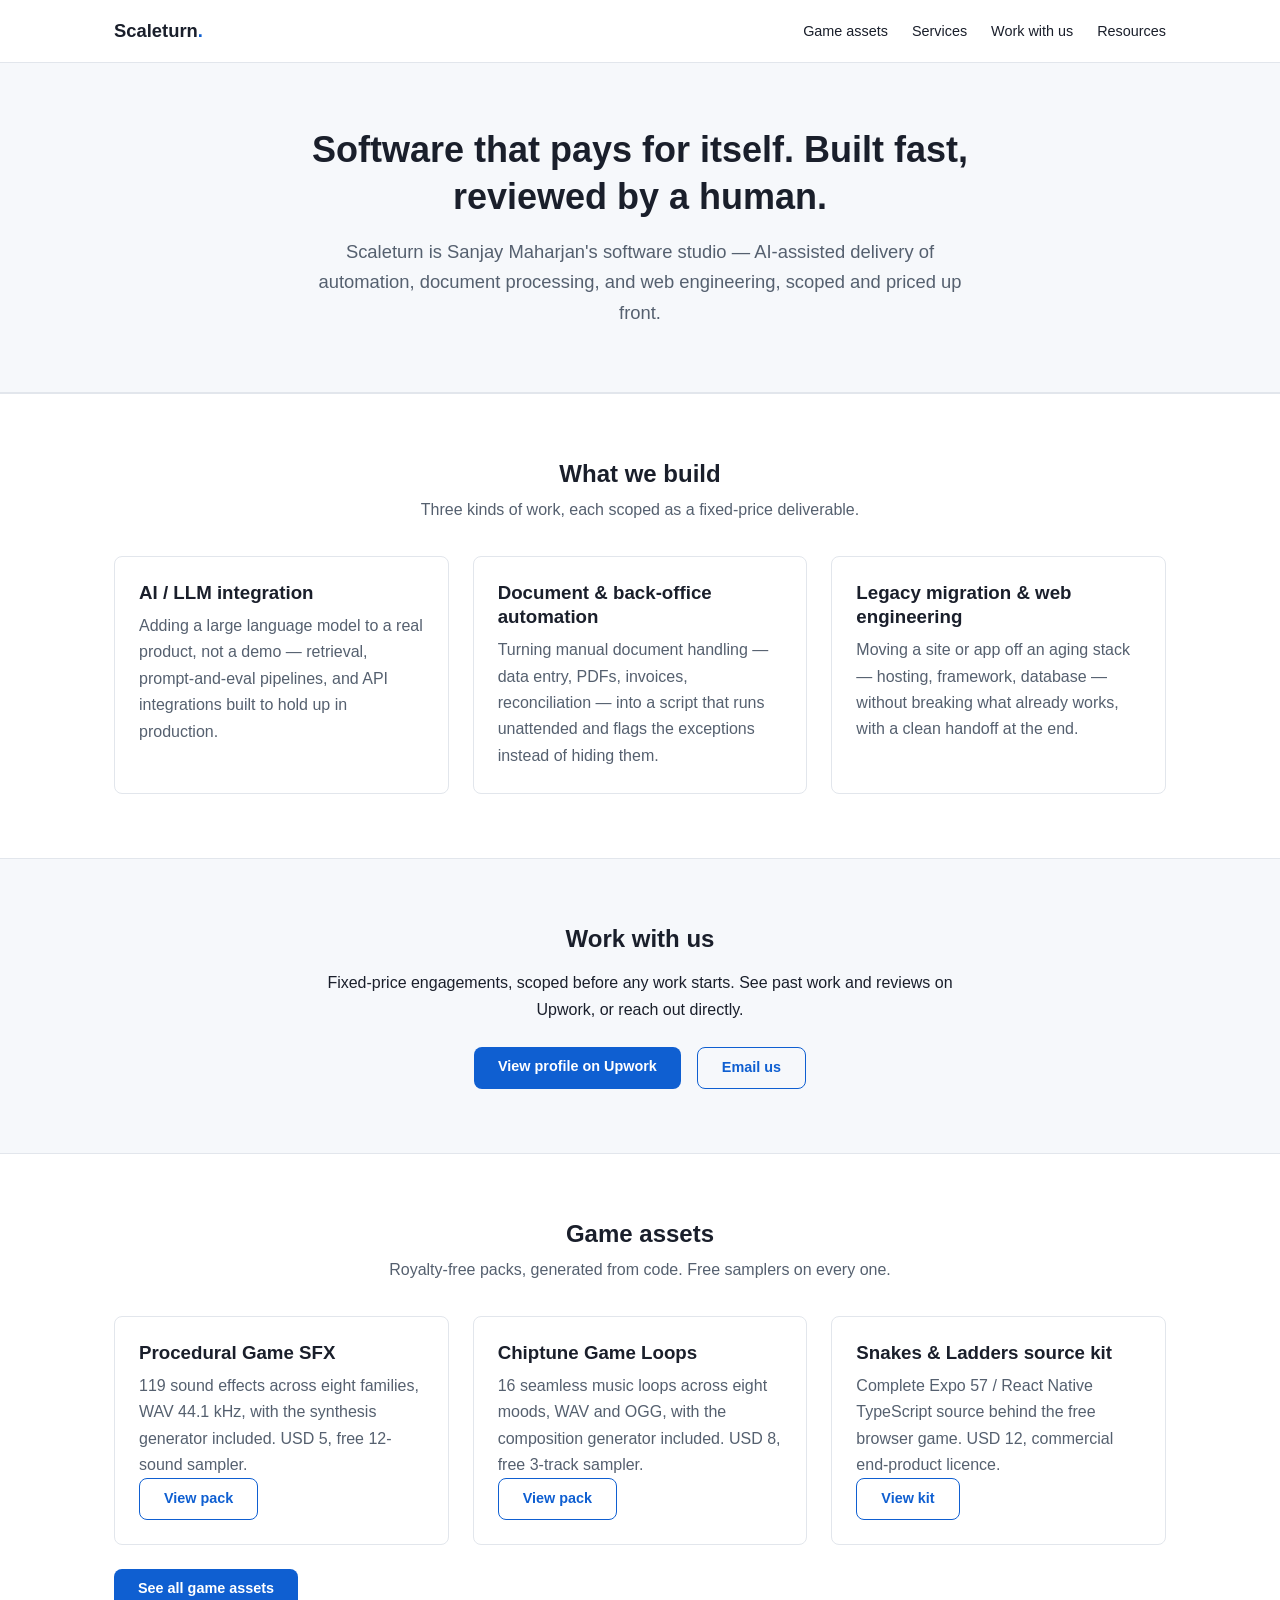
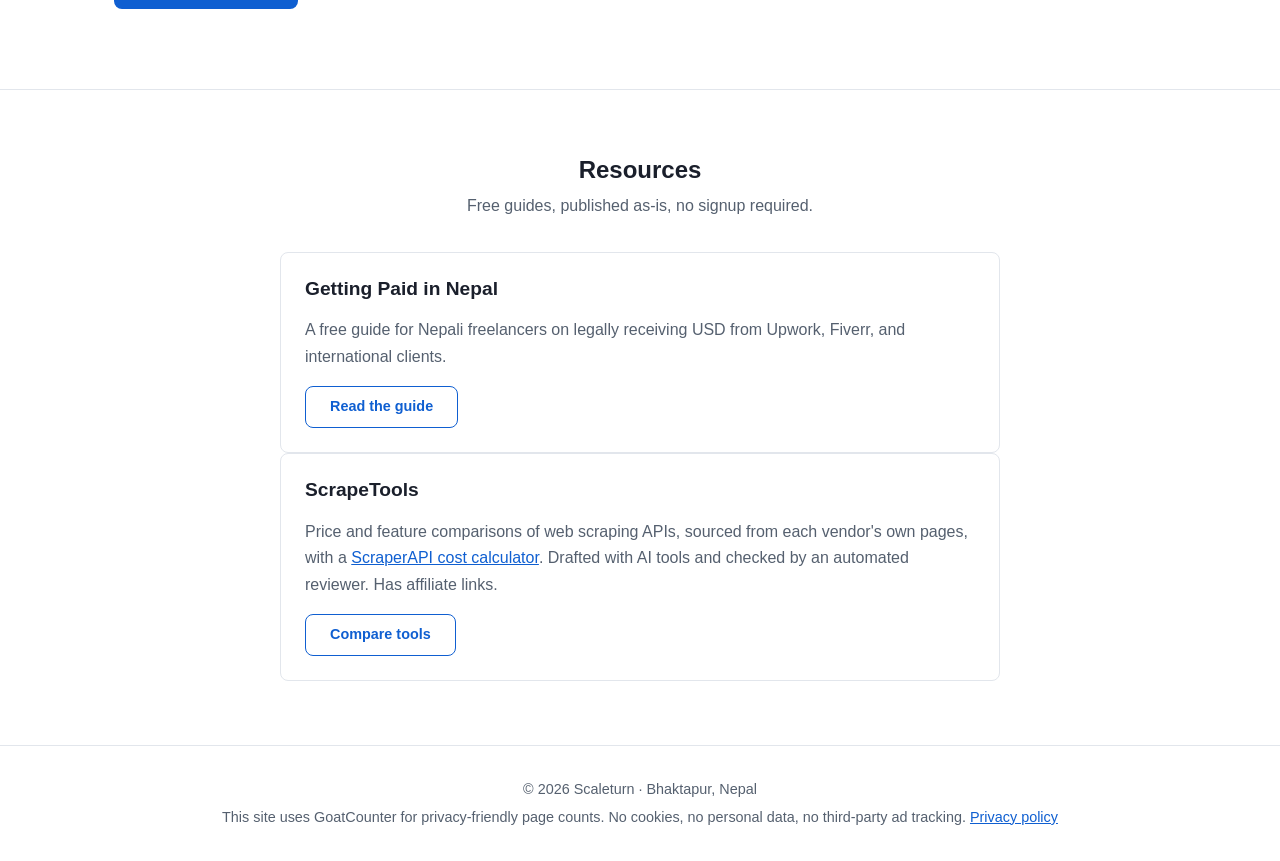
==== index.html @ a580ce92 "ScrapeTools card: link the calculator, drop "independent", state how it's made Co-Authored-By: Claud" ====
<!DOCTYPE html>
<html lang="en">
<head>
<meta charset="UTF-8">
<meta name="viewport" content="width=device-width, initial-scale=1.0">
<title>Scaleturn — AI-Assisted Software Delivery</title>
<meta name="description" content="Scaleturn is Sanjay Maharjan's software studio: AI-assisted delivery of automation, document processing, and web engineering. Fixed scope, reviewed by a human.">
<link rel="canonical" href="https://scaleturn.com/">
<meta name="google-adsense-account" content="ca-pub-5554189148912369">
<link rel="stylesheet" href="style.css">
</head>
<body>

<header class="site-header">
  <div class="container">
    <a class="site-logo" href="/">Scaleturn<span>.</span></a>
    <nav class="site-nav" aria-label="Main navigation">
      <ul>
        <li><a href="/game-assets.html">Game assets</a></li>
        <li><a href="#services">Services</a></li>
        <li><a href="#work-with-us">Work with us</a></li>
        <li><a href="#resources">Resources</a></li>
      </ul>
    </nav>
  </div>
</header>

<section class="hero">
  <div class="container">
    <h1>Software that pays for itself. Built fast, reviewed by a human.</h1>
    <p>Scaleturn is Sanjay Maharjan's software studio — AI-assisted delivery of automation, document processing, and web engineering, scoped and priced up front.</p>
  </div>
</section>

<section id="services">
  <div class="container">
    <div class="section-title">
      <h2>What we build</h2>
      <p>Three kinds of work, each scoped as a fixed-price deliverable.</p>
    </div>
    <div class="card-grid">
      <div class="card">
        <h3>AI / LLM integration</h3>
        <p>Adding a large language model to a real product, not a demo — retrieval, prompt-and-eval pipelines, and API integrations built to hold up in production.</p>
      </div>
      <div class="card">
        <h3>Document &amp; back-office automation</h3>
        <p>Turning manual document handling — data entry, PDFs, invoices, reconciliation — into a script that runs unattended and flags the exceptions instead of hiding them.</p>
      </div>
      <div class="card">
        <h3>Legacy migration &amp; web engineering</h3>
        <p>Moving a site or app off an aging stack — hosting, framework, database — without breaking what already works, with a clean handoff at the end.</p>
      </div>
    </div>
  </div>
</section>

<section id="work-with-us" class="cta-block">
  <div class="container">
    <h2>Work with us</h2>
    <p>Fixed-price engagements, scoped before any work starts. See past work and reviews on Upwork, or reach out directly.</p>
    <div class="cta-buttons">
      <a class="btn" href="https://www.upwork.com/freelancers/~018cd015dd101f888e" target="_blank" rel="noopener">View profile on Upwork</a>
      <a class="btn btn-secondary" href="mailto:sanjayamaharjan.codes@gmail.com">Email us</a>
    </div>
  </div>
</section>

<section id="products">
  <div class="container">
    <div class="section-title">
      <h2>Game assets</h2>
      <p>Royalty-free packs, generated from code. Free samplers on every one.</p>
    </div>
    <div class="card-grid">
      <div class="card">
        <h3>Procedural Game SFX</h3>
        <p>119 sound effects across eight families, WAV 44.1&nbsp;kHz, with the synthesis generator included. USD&nbsp;5, free 12-sound sampler.</p>
        <p><a class="btn btn-secondary" href="https://scaleturn.itch.io/procedural-game-sfx" target="_blank" rel="noopener">View pack</a></p>
      </div>
      <div class="card">
        <h3>Chiptune Game Loops</h3>
        <p>16 seamless music loops across eight moods, WAV and OGG, with the composition generator included. USD&nbsp;8, free 3-track sampler.</p>
        <p><a class="btn btn-secondary" href="https://scaleturn.itch.io/chiptune-game-loops" target="_blank" rel="noopener">View pack</a></p>
      </div>
      <div class="card">
        <h3>Snakes &amp; Ladders source kit</h3>
        <p>Complete Expo&nbsp;57 / React Native TypeScript source behind the free browser game. USD&nbsp;12, commercial end-product licence.</p>
        <p><a class="btn btn-secondary" href="https://scaleturn.itch.io/snakes-and-ladders-source-kit" target="_blank" rel="noopener">View kit</a></p>
      </div>
    </div>
    <p style="margin-top:1.5rem"><a class="btn" href="/game-assets.html">See all game assets</a></p>
  </div>
</section>

<section id="resources">
  <div class="container">
    <div class="section-title">
      <h2>Resources</h2>
      <p>Free guides, published as-is, no signup required.</p>
    </div>
    <div class="resource-card">
      <div>
        <h3>Getting Paid in Nepal</h3>
        <p>A free guide for Nepali freelancers on legally receiving USD from Upwork, Fiverr, and international clients.</p>
      </div>
      <a class="btn btn-secondary" href="https://gettingpaid.scaleturn.com/" target="_blank" rel="noopener">Read the guide</a>
    </div>
    <div class="resource-card">
      <div>
        <h3>ScrapeTools</h3>
        <p>Price and feature comparisons of web scraping APIs, sourced from each vendor's own pages, with a <a href="https://scrapetools.scaleturn.com/scraperapi-cost-calculator.html" target="_blank" rel="noopener">ScraperAPI cost calculator</a>. Drafted with AI tools and checked by an automated reviewer. Has affiliate links.</p>
      </div>
      <a class="btn btn-secondary" href="https://scrapetools.scaleturn.com/" target="_blank" rel="noopener">Compare tools</a>
    </div>
  </div>
</section>

<footer class="site-footer">
  <div class="container">
    <p>&copy; 2026 Scaleturn &middot; Bhaktapur, Nepal</p>
    <p>This site uses GoatCounter for privacy-friendly page counts. No cookies, no personal data, no third-party ad tracking. <a href="/privacy.html">Privacy policy</a></p>
  </div>
</footer>

<script data-goatcounter="https://scaleturn.goatcounter.com/count" async src="//gc.zgo.at/count.js"></script>
</body>
</html>
---- style.css ----
/* Scaleturn — style.css
   Framework-free, hand-written CSS. Design tokens first (custom properties),
   then components. No build step, no web fonts — system font stack for speed.
   Tokens intentionally match the sibling Getting Paid in Nepal guide site for
   a consistent visual identity across Scaleturn properties. */

:root {
  /* Color tokens */
  --color-bg: #ffffff;
  --color-bg-alt: #f6f8fb;
  --color-text: #1a1f2b;
  --color-text-muted: #55606f;
  --color-primary: #0f5fd1;
  --color-primary-dark: #0b47a0;
  --color-border: #e2e6ec;
  --color-link: #0f5fd1;
  --color-link-visited: #0b47a0;

  /* Spacing scale */
  --space-1: 0.25rem;
  --space-2: 0.5rem;
  --space-3: 1rem;
  --space-4: 1.5rem;
  --space-5: 2rem;
  --space-6: 3rem;
  --space-7: 4rem;

  /* Type scale */
  --font-family: -apple-system, BlinkMacSystemFont, "Segoe UI", Roboto, Helvetica, Arial, sans-serif;
  --font-size-base: 1rem;
  --font-size-sm: 0.9rem;
  --font-size-lg: 1.15rem;
  --font-size-h1: 2.25rem;
  --font-size-h2: 1.5rem;
  --font-size-h3: 1.2rem;
  --line-height-base: 1.65;

  /* Layout */
  --width-site: 1100px;
  --width-prose: 720px;
  --radius: 8px;
}

* { box-sizing: border-box; }

html { -webkit-text-size-adjust: 100%; }

body {
  margin: 0;
  font-family: var(--font-family);
  font-size: var(--font-size-base);
  line-height: var(--line-height-base);
  color: var(--color-text);
  background: var(--color-bg);
}

a { color: var(--color-link); }
a:visited { color: var(--color-link-visited); }

h1, h2, h3 {
  line-height: 1.3;
  margin-top: 0;
  margin-bottom: var(--space-3);
}
h1 { font-size: var(--font-size-h1); }
h2 { font-size: var(--font-size-h2); }
h3 { font-size: var(--font-size-h3); }

p { margin: 0 0 var(--space-3) 0; }

.container {
  max-width: var(--width-site);
  margin: 0 auto;
  padding: 0 var(--space-4);
}

/* ---- Header ---- */
.site-header {
  border-bottom: 1px solid var(--color-border);
  background: var(--color-bg);
}
.site-header .container {
  display: flex;
  align-items: center;
  justify-content: space-between;
  padding-top: var(--space-3);
  padding-bottom: var(--space-3);
}
.site-logo {
  font-weight: 700;
  font-size: 1.15rem;
  text-decoration: none;
  color: var(--color-text);
}
.site-logo span { color: var(--color-primary); }
.site-nav ul {
  list-style: none;
  display: flex;
  flex-wrap: wrap;
  gap: var(--space-4);
  margin: 0;
  padding: 0;
}
.site-nav a {
  text-decoration: none;
  color: var(--color-text);
  font-size: var(--font-size-sm);
}
.site-nav a:hover { color: var(--color-primary); }

/* ---- Hero ---- */
.hero {
  background: var(--color-bg-alt);
  padding: var(--space-7) 0;
  border-bottom: 1px solid var(--color-border);
  text-align: center;
}
.hero .container { max-width: var(--width-prose); }
.hero h1 { margin-bottom: var(--space-3); }
.hero p { font-size: var(--font-size-lg); color: var(--color-text-muted); margin: 0; }

/* ---- Section rhythm ---- */
section { padding: var(--space-7) 0; }
section + section { border-top: 1px solid var(--color-border); }
.section-title {
  text-align: center;
  margin-bottom: var(--space-5);
}
.section-title h2 { margin-bottom: var(--space-2); }
.section-title p { color: var(--color-text-muted); margin: 0; }

/* ---- Service card grid ---- */
.card-grid {
  display: grid;
  grid-template-columns: repeat(auto-fit, minmax(260px, 1fr));
  gap: var(--space-4);
}
.card {
  border: 1px solid var(--color-border);
  border-radius: var(--radius);
  padding: var(--space-4);
}
.card h3, .card h2 { margin-bottom: var(--space-2); font-size: 1.17em; }
.card p { margin-bottom: 0; color: var(--color-text-muted); }

/* ---- Work-with-us block ---- */
.cta-block {
  background: var(--color-bg-alt);
}
.cta-block .container { max-width: var(--width-prose); text-align: center; }
.cta-buttons {
  display: flex;
  flex-wrap: wrap;
  justify-content: center;
  gap: var(--space-3);
  margin-top: var(--space-4);
}

.btn {
  display: inline-block;
  background: var(--color-primary);
  color: #fff;
  text-decoration: none;
  padding: var(--space-2) var(--space-4);
  border-radius: var(--radius);
  font-weight: 600;
  font-size: var(--font-size-sm);
}
.btn:visited { color: #fff; }
.btn:hover { background: var(--color-primary-dark); }
.btn-secondary {
  background: transparent;
  color: var(--color-primary);
  border: 1px solid var(--color-primary);
}
.btn-secondary:hover { background: var(--color-bg-alt); }

/* ---- Resources block ---- */
.resource-card {
  border: 1px solid var(--color-border);
  border-radius: var(--radius);
  padding: var(--space-4);
  max-width: var(--width-prose);
  margin: 0 auto;
  display: flex;
  flex-wrap: wrap;
  align-items: center;
  justify-content: space-between;
  gap: var(--space-3);
}
.resource-card p { margin: 0; color: var(--color-text-muted); }

/* ---- Footer ---- */
.site-footer {
  border-top: 1px solid var(--color-border);
  padding: var(--space-5) 0;
  font-size: var(--font-size-sm);
  color: var(--color-text-muted);
  text-align: center;
}
.site-footer p { margin: 0 0 var(--space-1) 0; }
.site-footer p:last-child { margin-bottom: 0; }

/* ---- Responsive ---- */
@media (max-width: 640px) {
  :root {
    --font-size-h1: 1.7rem;
    --font-size-h2: 1.3rem;
  }
  .site-header .container { flex-direction: column; gap: var(--space-2); }
  .resource-card { flex-direction: column; text-align: center; }
}
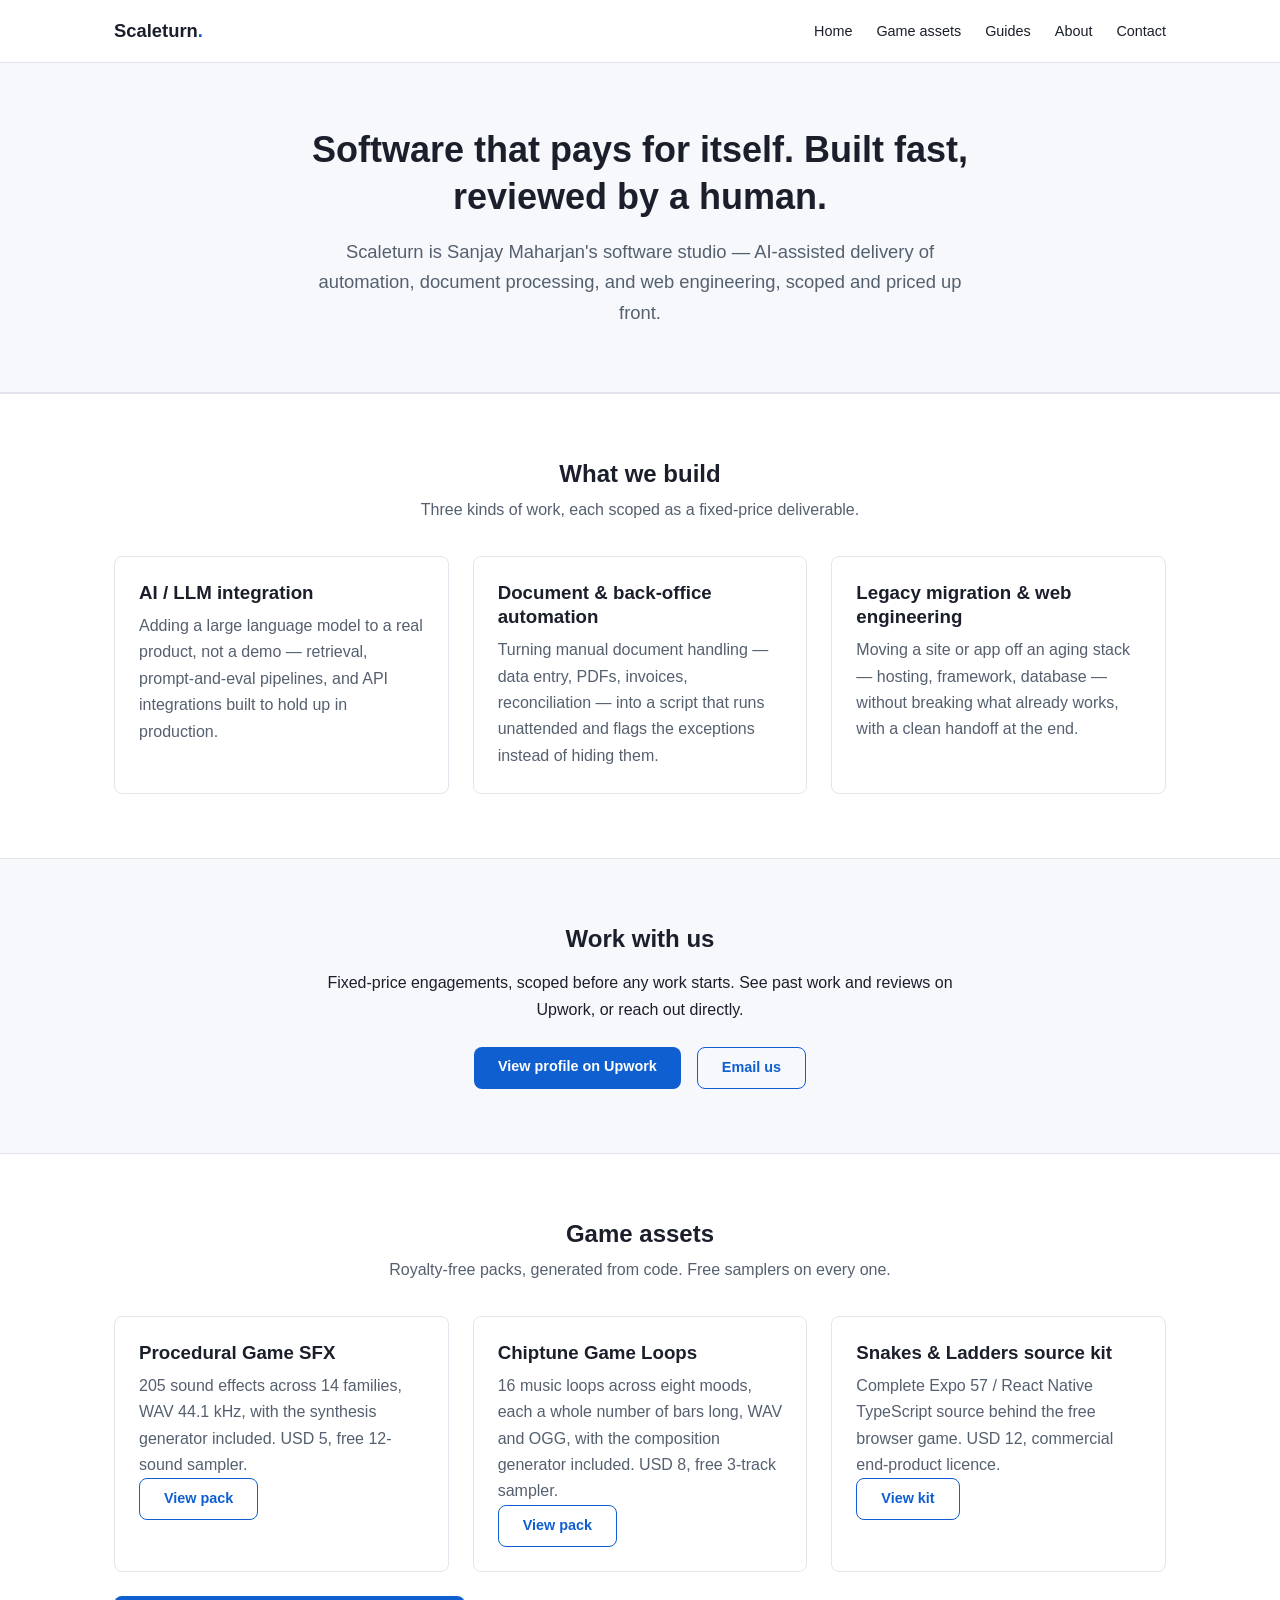
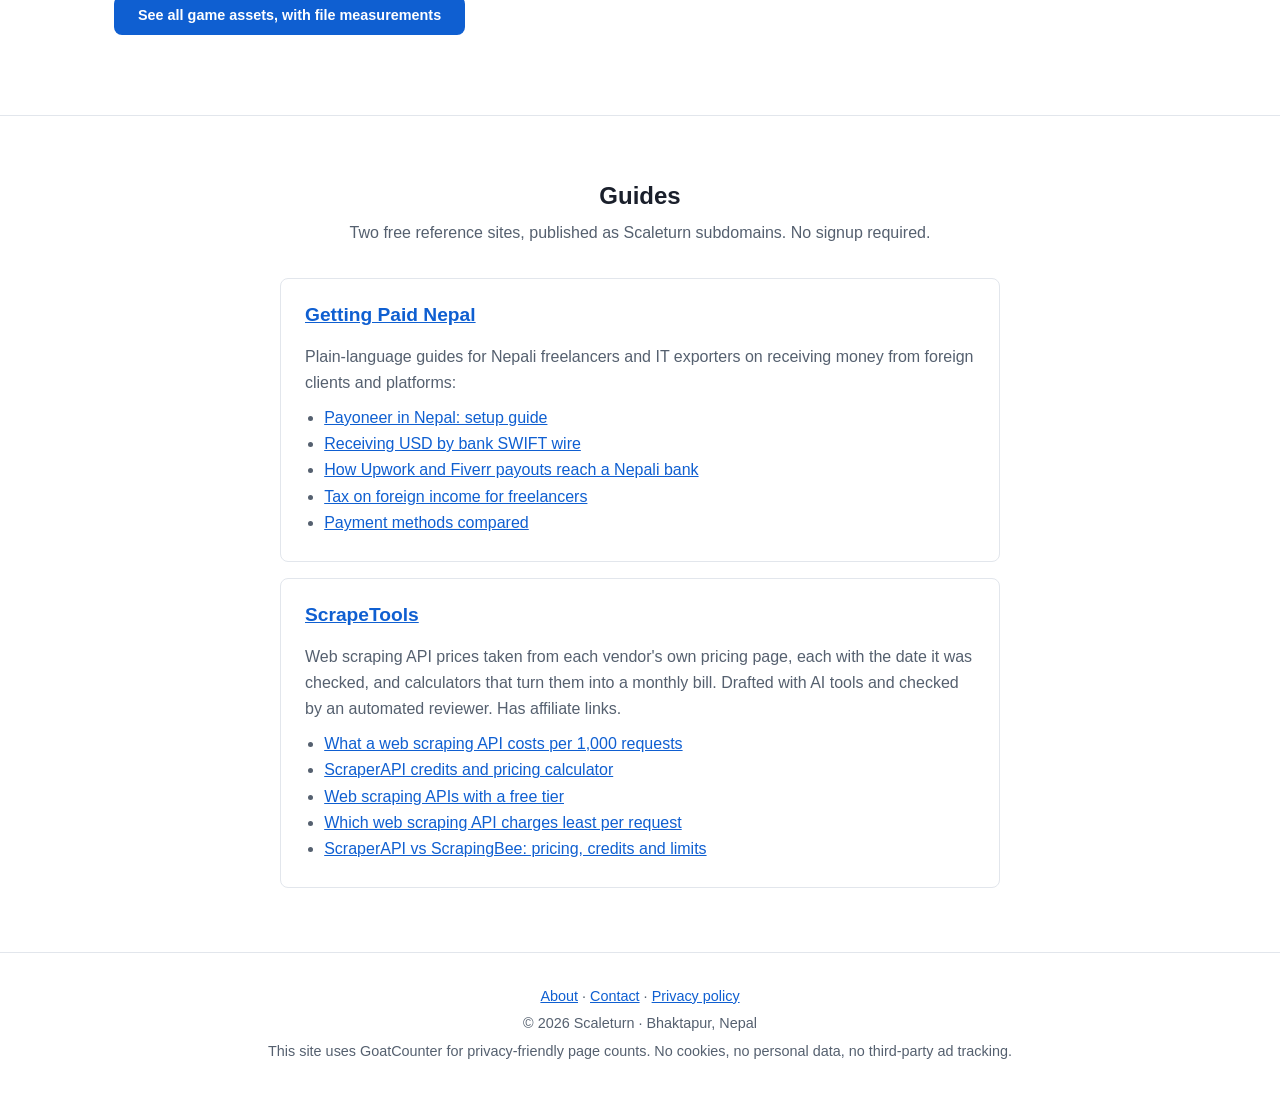
==== commit 70319888: "Add About and Contact pages, one nav on every page, measured pack facts, guide deep links AdSense re" ====
--- a/index.html
+++ b/index.html
@@ -16,10 +16,11 @@
     <a class="site-logo" href="/">Scaleturn<span>.</span></a>
     <nav class="site-nav" aria-label="Main navigation">
       <ul>
+        <li><a href="/" aria-current="page">Home</a></li>
         <li><a href="/game-assets.html">Game assets</a></li>
-        <li><a href="#services">Services</a></li>
-        <li><a href="#work-with-us">Work with us</a></li>
-        <li><a href="#resources">Resources</a></li>
+        <li><a href="/#guides">Guides</a></li>
+        <li><a href="/about.html">About</a></li>
+        <li><a href="/contact.html">Contact</a></li>
       </ul>
     </nav>
   </div>
@@ -75,12 +76,12 @@
     <div class="card-grid">
       <div class="card">
         <h3>Procedural Game SFX</h3>
-        <p>119 sound effects across eight families, WAV 44.1&nbsp;kHz, with the synthesis generator included. USD&nbsp;5, free 12-sound sampler.</p>
+        <p>205 sound effects across 14 families, WAV 44.1&nbsp;kHz, with the synthesis generator included. USD&nbsp;5, free 12-sound sampler.</p>
         <p><a class="btn btn-secondary" href="https://scaleturn.itch.io/procedural-game-sfx" target="_blank" rel="noopener">View pack</a></p>
       </div>
       <div class="card">
         <h3>Chiptune Game Loops</h3>
-        <p>16 seamless music loops across eight moods, WAV and OGG, with the composition generator included. USD&nbsp;8, free 3-track sampler.</p>
+        <p>16 music loops across eight moods, each a whole number of bars long, WAV and OGG, with the composition generator included. USD&nbsp;8, free 3-track sampler.</p>
         <p><a class="btn btn-secondary" href="https://scaleturn.itch.io/chiptune-game-loops" target="_blank" rel="noopener">View pack</a></p>
       </div>
       <div class="card">
@@ -89,37 +90,50 @@
         <p><a class="btn btn-secondary" href="https://scaleturn.itch.io/snakes-and-ladders-source-kit" target="_blank" rel="noopener">View kit</a></p>
       </div>
     </div>
-    <p style="margin-top:1.5rem"><a class="btn" href="/game-assets.html">See all game assets</a></p>
+    <p style="margin-top:1.5rem"><a class="btn" href="/game-assets.html">See all game assets, with file measurements</a></p>
   </div>
 </section>
 
-<section id="resources">
+<section id="guides">
   <div class="container">
     <div class="section-title">
-      <h2>Resources</h2>
-      <p>Free guides, published as-is, no signup required.</p>
+      <h2>Guides</h2>
+      <p>Two free reference sites, published as Scaleturn subdomains. No signup required.</p>
     </div>
     <div class="resource-card">
       <div>
-        <h3>Getting Paid in Nepal</h3>
-        <p>A free guide for Nepali freelancers on legally receiving USD from Upwork, Fiverr, and international clients.</p>
+        <h3><a href="https://gettingpaid.scaleturn.com/">Getting Paid Nepal</a></h3>
+        <p>Plain-language guides for Nepali freelancers and IT exporters on receiving money from foreign clients and platforms:</p>
+        <ul>
+          <li><a href="https://gettingpaid.scaleturn.com/payoneer-nepal-guide.html">Payoneer in Nepal: setup guide</a></li>
+          <li><a href="https://gettingpaid.scaleturn.com/bank-wire-transfer-nepal.html">Receiving USD by bank SWIFT wire</a></li>
+          <li><a href="https://gettingpaid.scaleturn.com/upwork-fiverr-freelancers-nepal.html">How Upwork and Fiverr payouts reach a Nepali bank</a></li>
+          <li><a href="https://gettingpaid.scaleturn.com/tax-foreign-income-nepal.html">Tax on foreign income for freelancers</a></li>
+          <li><a href="https://gettingpaid.scaleturn.com/payment-comparison-nepal.html">Payment methods compared</a></li>
+        </ul>
       </div>
-      <a class="btn btn-secondary" href="https://gettingpaid.scaleturn.com/" target="_blank" rel="noopener">Read the guide</a>
     </div>
     <div class="resource-card">
       <div>
-        <h3>ScrapeTools</h3>
-        <p>Price and feature comparisons of web scraping APIs, sourced from each vendor's own pages, with a <a href="https://scrapetools.scaleturn.com/scraperapi-cost-calculator.html" target="_blank" rel="noopener">ScraperAPI cost calculator</a>. Drafted with AI tools and checked by an automated reviewer. Has affiliate links.</p>
+        <h3><a href="https://scrapetools.scaleturn.com/">ScrapeTools</a></h3>
+        <p>Web scraping API prices taken from each vendor's own pricing page, each with the date it was checked, and calculators that turn them into a monthly bill. Drafted with AI tools and checked by an automated reviewer. Has affiliate links.</p>
+        <ul>
+          <li><a href="https://scrapetools.scaleturn.com/web-scraping-api-cost-per-1000-requests.html">What a web scraping API costs per 1,000 requests</a></li>
+          <li><a href="https://scrapetools.scaleturn.com/scraperapi-cost-calculator.html">ScraperAPI credits and pricing calculator</a></li>
+          <li><a href="https://scrapetools.scaleturn.com/web-scraping-apis-with-free-tier.html">Web scraping APIs with a free tier</a></li>
+          <li><a href="https://scrapetools.scaleturn.com/cheapest-web-scraping-api.html">Which web scraping API charges least per request</a></li>
+          <li><a href="https://scrapetools.scaleturn.com/scraperapi-vs-scrapingbee.html">ScraperAPI vs ScrapingBee: pricing, credits and limits</a></li>
+        </ul>
       </div>
-      <a class="btn btn-secondary" href="https://scrapetools.scaleturn.com/" target="_blank" rel="noopener">Compare tools</a>
     </div>
   </div>
 </section>
 
 <footer class="site-footer">
   <div class="container">
+    <p><a href="/about.html">About</a> &middot; <a href="/contact.html">Contact</a> &middot; <a href="/privacy.html">Privacy policy</a></p>
     <p>&copy; 2026 Scaleturn &middot; Bhaktapur, Nepal</p>
-    <p>This site uses GoatCounter for privacy-friendly page counts. No cookies, no personal data, no third-party ad tracking. <a href="/privacy.html">Privacy policy</a></p>
+    <p>This site uses GoatCounter for privacy-friendly page counts. No cookies, no personal data, no third-party ad tracking.</p>
   </div>
 </footer>
 
--- a/style.css
+++ b/style.css
@@ -190,6 +190,18 @@
 }
 .resource-card p { margin: 0; color: var(--color-text-muted); }
 
+.resource-card + .resource-card { margin-top: var(--space-3); }
+.resource-card ul { margin: var(--space-2) 0 0 0; padding-left: 1.2rem; color: var(--color-text-muted); }
+
+/* ---- Prose pages (about, contact) and measured-data tables ---- */
+.prose { max-width: var(--width-prose); }
+.prose h2 { margin-top: var(--space-5); }
+.table-wrap { overflow-x: auto; margin: 0 0 var(--space-3) 0; }
+table.data { border-collapse: collapse; width: 100%; font-size: var(--font-size-sm); }
+table.data th, table.data td { border: 1px solid var(--color-border); padding: var(--space-2); text-align: left; vertical-align: top; }
+table.data th { background: var(--color-bg-alt); }
+.note { color: var(--color-text-muted); font-size: var(--font-size-sm); }
+
 /* ---- Footer ---- */
 .site-footer {
   border-top: 1px solid var(--color-border);
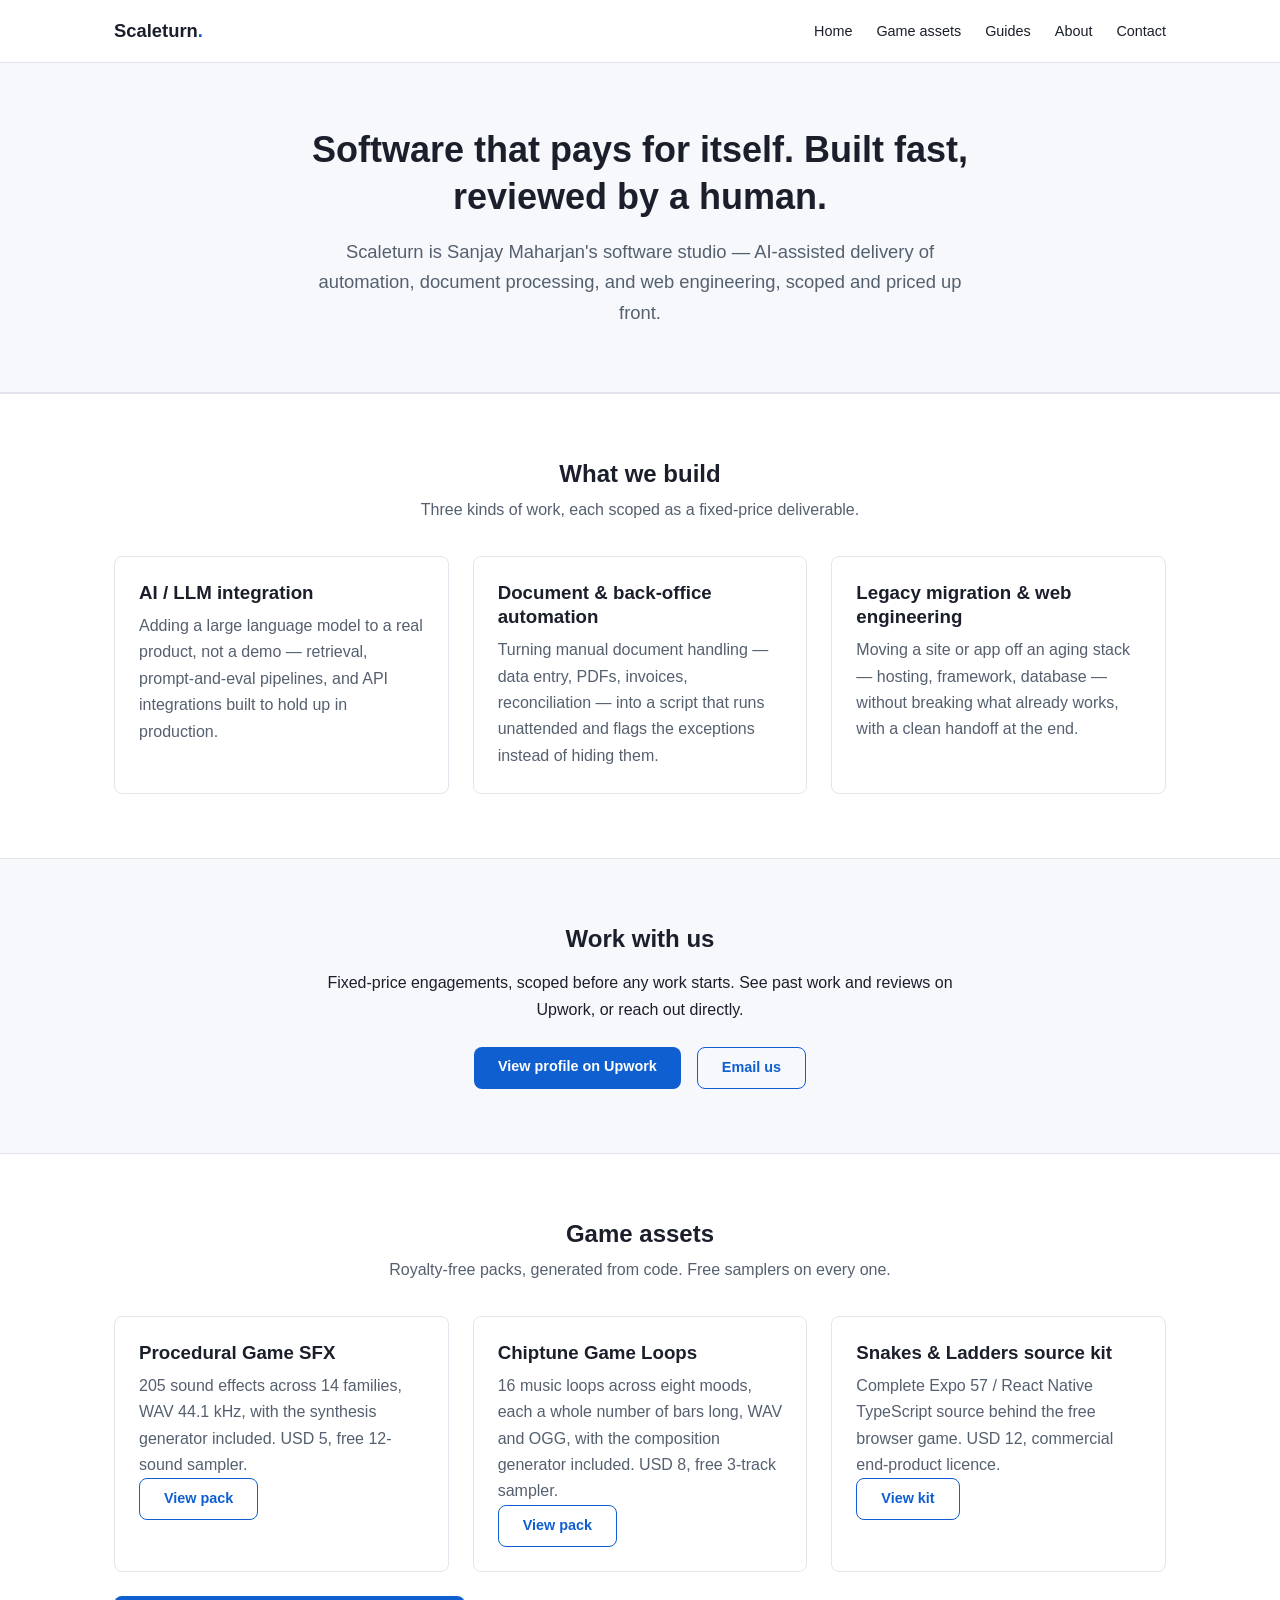
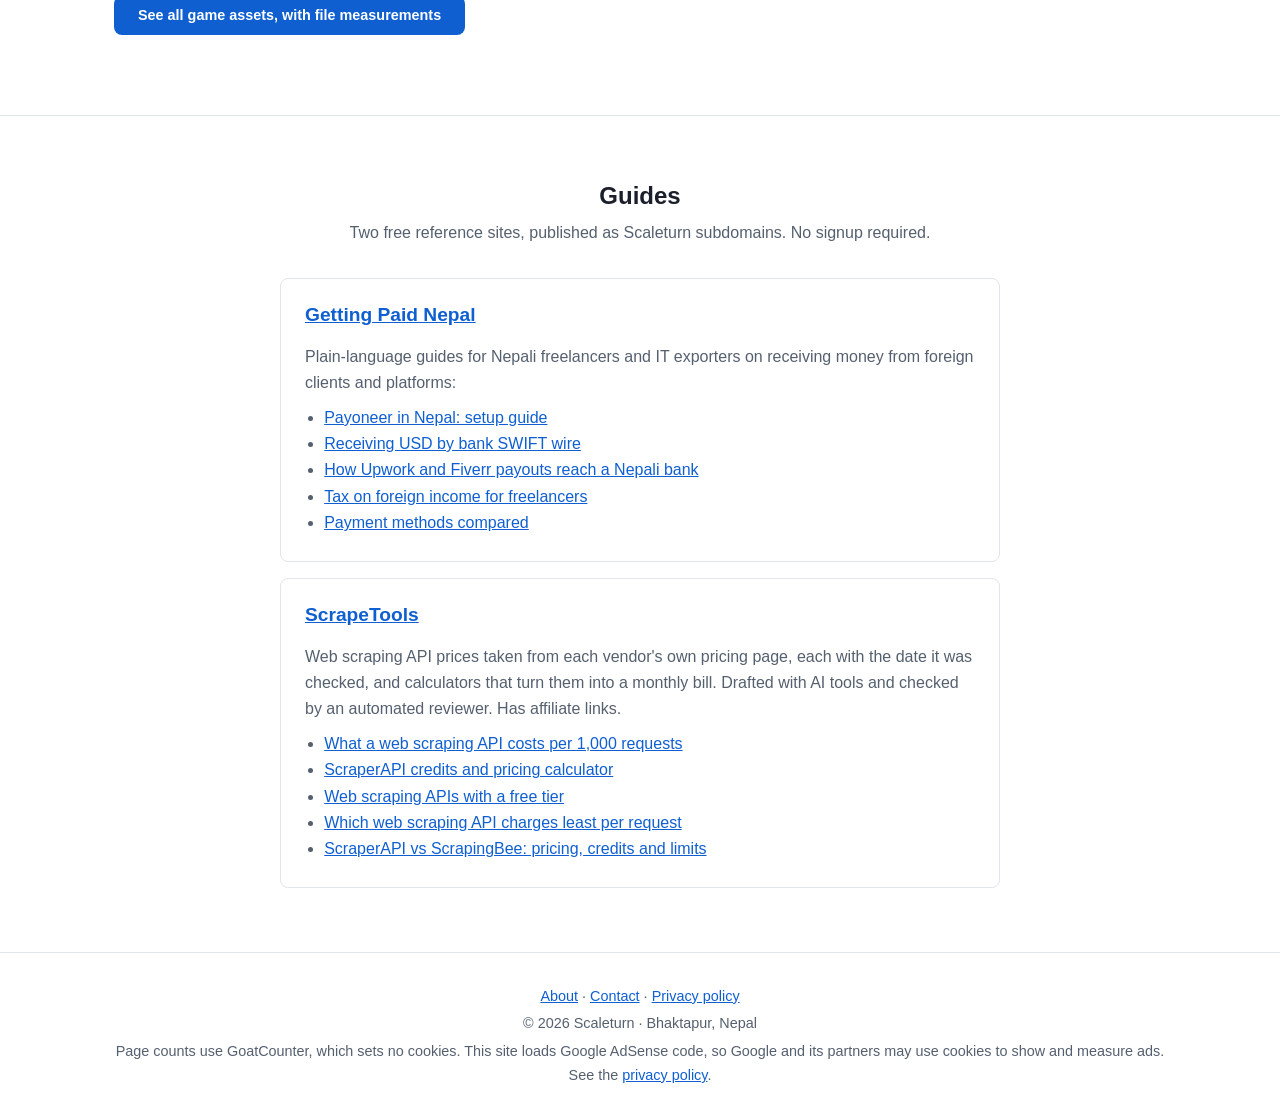
==== commit e543fbd3: "AdSense code in the head of every page; privacy policy makes Google's advertising disclosures; foote" ====
--- a/index.html
+++ b/index.html
@@ -7,6 +7,8 @@
 <meta name="description" content="Scaleturn is Sanjay Maharjan's software studio: AI-assisted delivery of automation, document processing, and web engineering. Fixed scope, reviewed by a human.">
 <link rel="canonical" href="https://scaleturn.com/">
 <meta name="google-adsense-account" content="ca-pub-5554189148912369">
+<link rel="icon" href="/favicon.ico">
+<script async src="https://pagead2.googlesyndication.com/pagead/js/adsbygoogle.js?client=ca-pub-5554189148912369" crossorigin="anonymous"></script>
 <link rel="stylesheet" href="style.css">
 </head>
 <body>
@@ -133,7 +135,7 @@
   <div class="container">
     <p><a href="/about.html">About</a> &middot; <a href="/contact.html">Contact</a> &middot; <a href="/privacy.html">Privacy policy</a></p>
     <p>&copy; 2026 Scaleturn &middot; Bhaktapur, Nepal</p>
-    <p>This site uses GoatCounter for privacy-friendly page counts. No cookies, no personal data, no third-party ad tracking.</p>
+    <p>Page counts use GoatCounter, which sets no cookies. This site loads Google AdSense code, so Google and its partners may use cookies to show and measure ads. See the <a href="/privacy.html">privacy policy</a>.</p>
   </div>
 </footer>
 
--- a/style.css
+++ b/style.css
@@ -191,7 +191,7 @@
 .resource-card p { margin: 0; color: var(--color-text-muted); }
 
 .resource-card + .resource-card { margin-top: var(--space-3); }
-.resource-card ul { margin: var(--space-2) 0 0 0; padding-left: 1.2rem; color: var(--color-text-muted); }
+.resource-card ul { margin: var(--space-2) 0 0 0; padding-left: 1.2rem; color: var(--color-text-muted); text-align: left; }
 
 /* ---- Prose pages (about, contact) and measured-data tables ---- */
 .prose { max-width: var(--width-prose); }
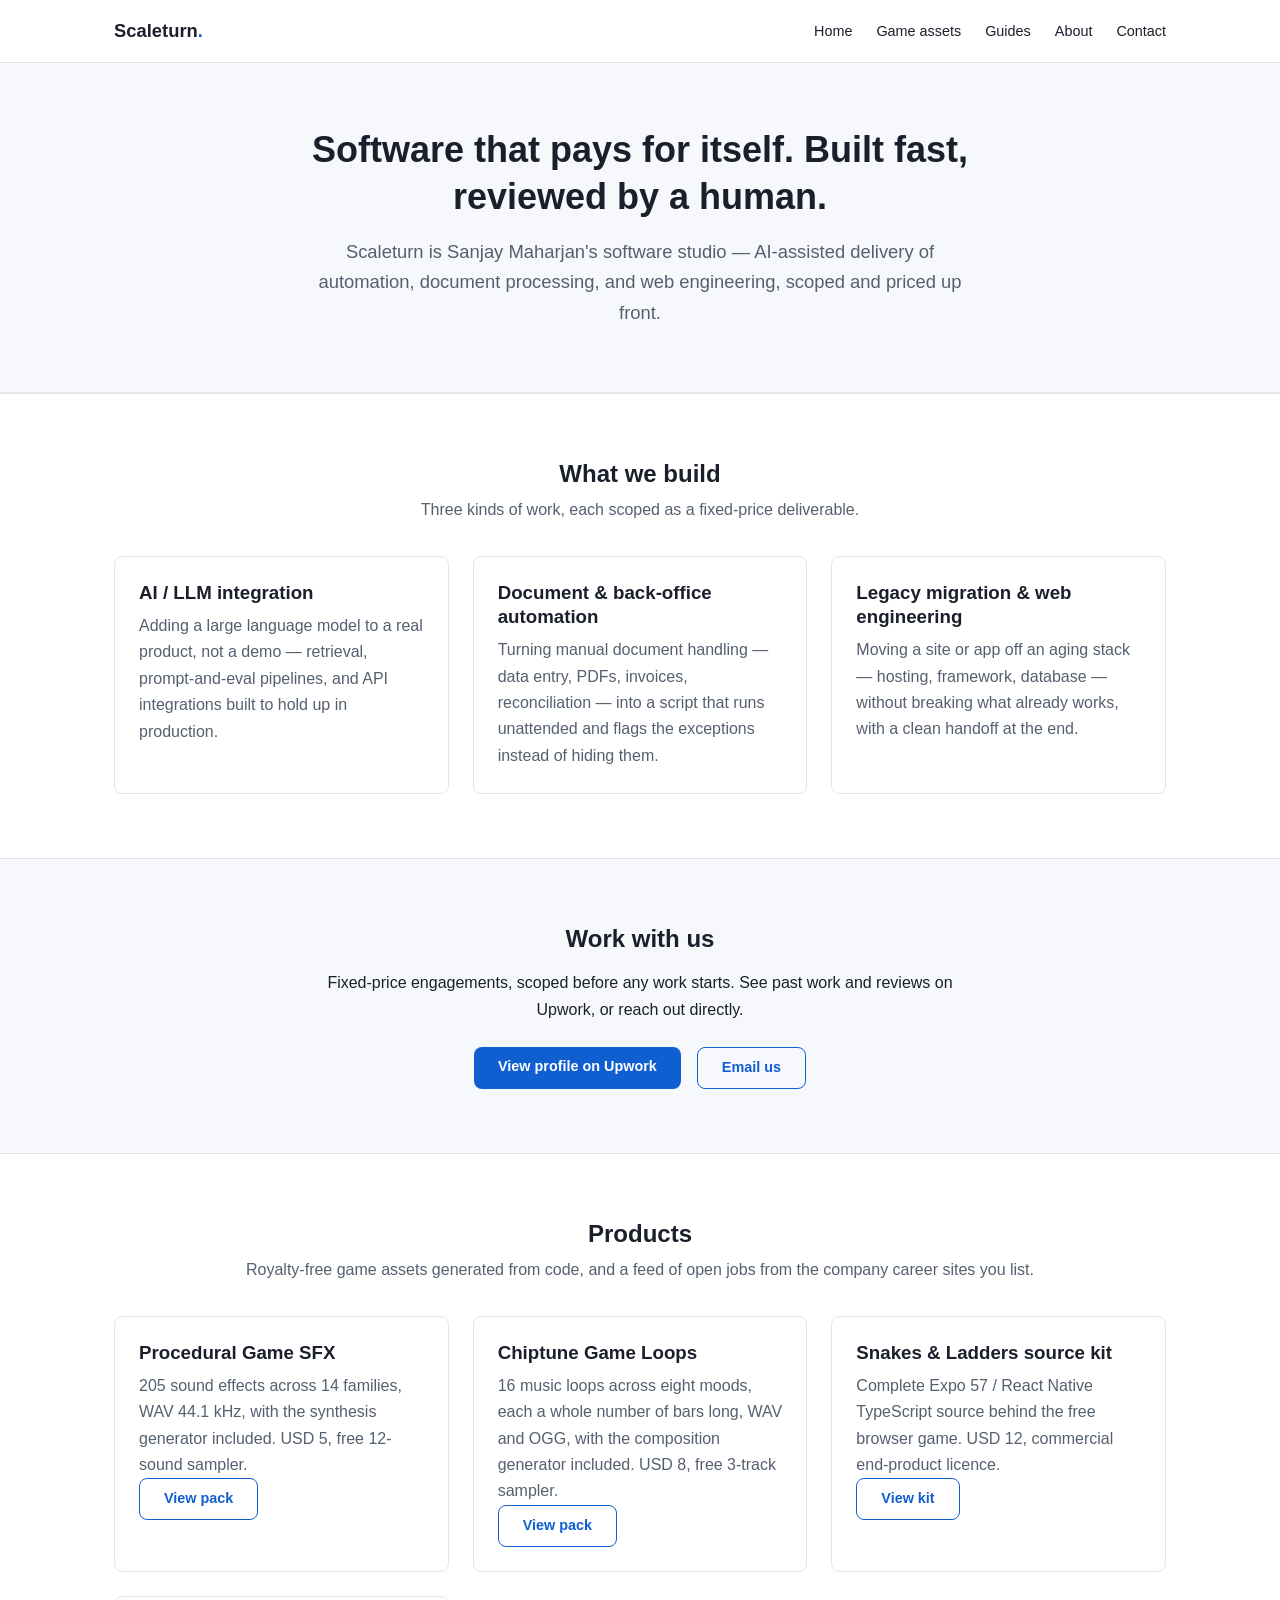
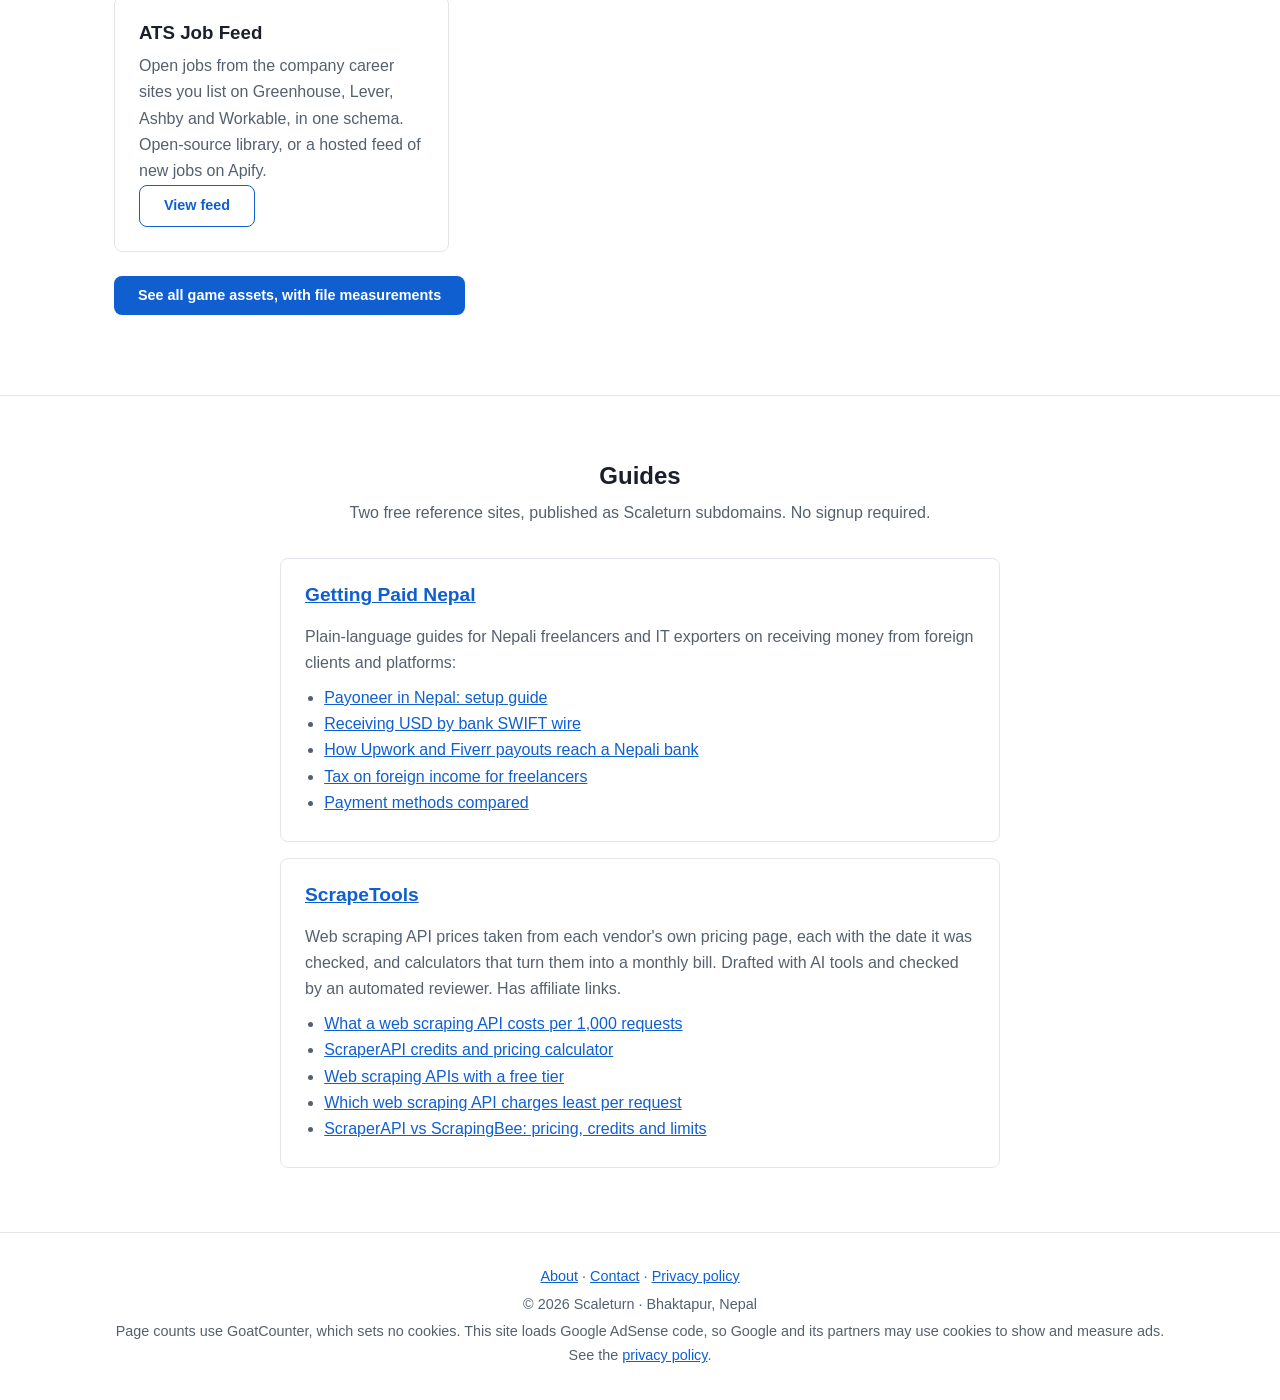
==== commit 7b498117: "ATS Job Feed landing page at /ats-job-feed/, linked from the home product list - ats-job-feed/index." ====
--- a/index.html
+++ b/index.html
@@ -63,8 +63,8 @@
     <h2>Work with us</h2>
     <p>Fixed-price engagements, scoped before any work starts. See past work and reviews on Upwork, or reach out directly.</p>
     <div class="cta-buttons">
-      <a class="btn" href="https://www.upwork.com/freelancers/~018cd015dd101f888e" target="_blank" rel="noopener">View profile on Upwork</a>
-      <a class="btn btn-secondary" href="mailto:sanjayamaharjan.codes@gmail.com">Email us</a>
+      <a class="btn" href="https://www.upwork.com/freelancers/~018cd015dd101f888e" target="_blank" rel="noopener" data-goatcounter-click="profile/upwork-scaleturn-home" data-goatcounter-title="Upwork profile (home page)">View profile on Upwork</a>
+      <a class="btn btn-secondary" href="mailto:sanjayamaharjan.codes@gmail.com" data-goatcounter-click="contact/email-scaleturn-home" data-goatcounter-title="Email (home page)">Email us</a>
     </div>
   </div>
 </section>
@@ -72,24 +72,29 @@
 <section id="products">
   <div class="container">
     <div class="section-title">
-      <h2>Game assets</h2>
-      <p>Royalty-free packs, generated from code. Free samplers on every one.</p>
+      <h2>Products</h2>
+      <p>Royalty-free game assets generated from code, and a feed of open jobs from the company career sites you list.</p>
     </div>
     <div class="card-grid">
       <div class="card">
         <h3>Procedural Game SFX</h3>
         <p>205 sound effects across 14 families, WAV 44.1&nbsp;kHz, with the synthesis generator included. USD&nbsp;5, free 12-sound sampler.</p>
-        <p><a class="btn btn-secondary" href="https://scaleturn.itch.io/procedural-game-sfx" target="_blank" rel="noopener">View pack</a></p>
+        <p><a class="btn btn-secondary" href="https://scaleturn.itch.io/procedural-game-sfx" target="_blank" rel="noopener" data-goatcounter-click="store/itch-procedural-game-sfx-scaleturn-home" data-goatcounter-title="itch.io: Procedural game SFX (home page)">View pack</a></p>
       </div>
       <div class="card">
         <h3>Chiptune Game Loops</h3>
         <p>16 music loops across eight moods, each a whole number of bars long, WAV and OGG, with the composition generator included. USD&nbsp;8, free 3-track sampler.</p>
-        <p><a class="btn btn-secondary" href="https://scaleturn.itch.io/chiptune-game-loops" target="_blank" rel="noopener">View pack</a></p>
+        <p><a class="btn btn-secondary" href="https://scaleturn.itch.io/chiptune-game-loops" target="_blank" rel="noopener" data-goatcounter-click="store/itch-chiptune-game-loops-scaleturn-home" data-goatcounter-title="itch.io: Chiptune game loops (home page)">View pack</a></p>
       </div>
       <div class="card">
         <h3>Snakes &amp; Ladders source kit</h3>
         <p>Complete Expo&nbsp;57 / React Native TypeScript source behind the free browser game. USD&nbsp;12, commercial end-product licence.</p>
-        <p><a class="btn btn-secondary" href="https://scaleturn.itch.io/snakes-and-ladders-source-kit" target="_blank" rel="noopener">View kit</a></p>
+        <p><a class="btn btn-secondary" href="https://scaleturn.itch.io/snakes-and-ladders-source-kit" target="_blank" rel="noopener" data-goatcounter-click="store/itch-snakes-and-ladders-source-kit-scaleturn-home" data-goatcounter-title="itch.io: Snakes and Ladders source kit (home page)">View kit</a></p>
+      </div>
+      <div class="card">
+        <h3>ATS Job Feed</h3>
+        <p>Open jobs from the company career sites you list on Greenhouse, Lever, Ashby and Workable, in one schema. Open-source library, or a hosted feed of new jobs on Apify.</p>
+        <p><a class="btn btn-secondary" href="/ats-job-feed/">View feed</a></p>
       </div>
     </div>
     <p style="margin-top:1.5rem"><a class="btn" href="/game-assets.html">See all game assets, with file measurements</a></p>
@@ -139,6 +144,7 @@
   </div>
 </footer>
 
+<script>window.goatcounter = {path: function(p) { return location.host + p }}</script>
 <script data-goatcounter="https://scaleturn.goatcounter.com/count" async src="//gc.zgo.at/count.js"></script>
 </body>
 </html>
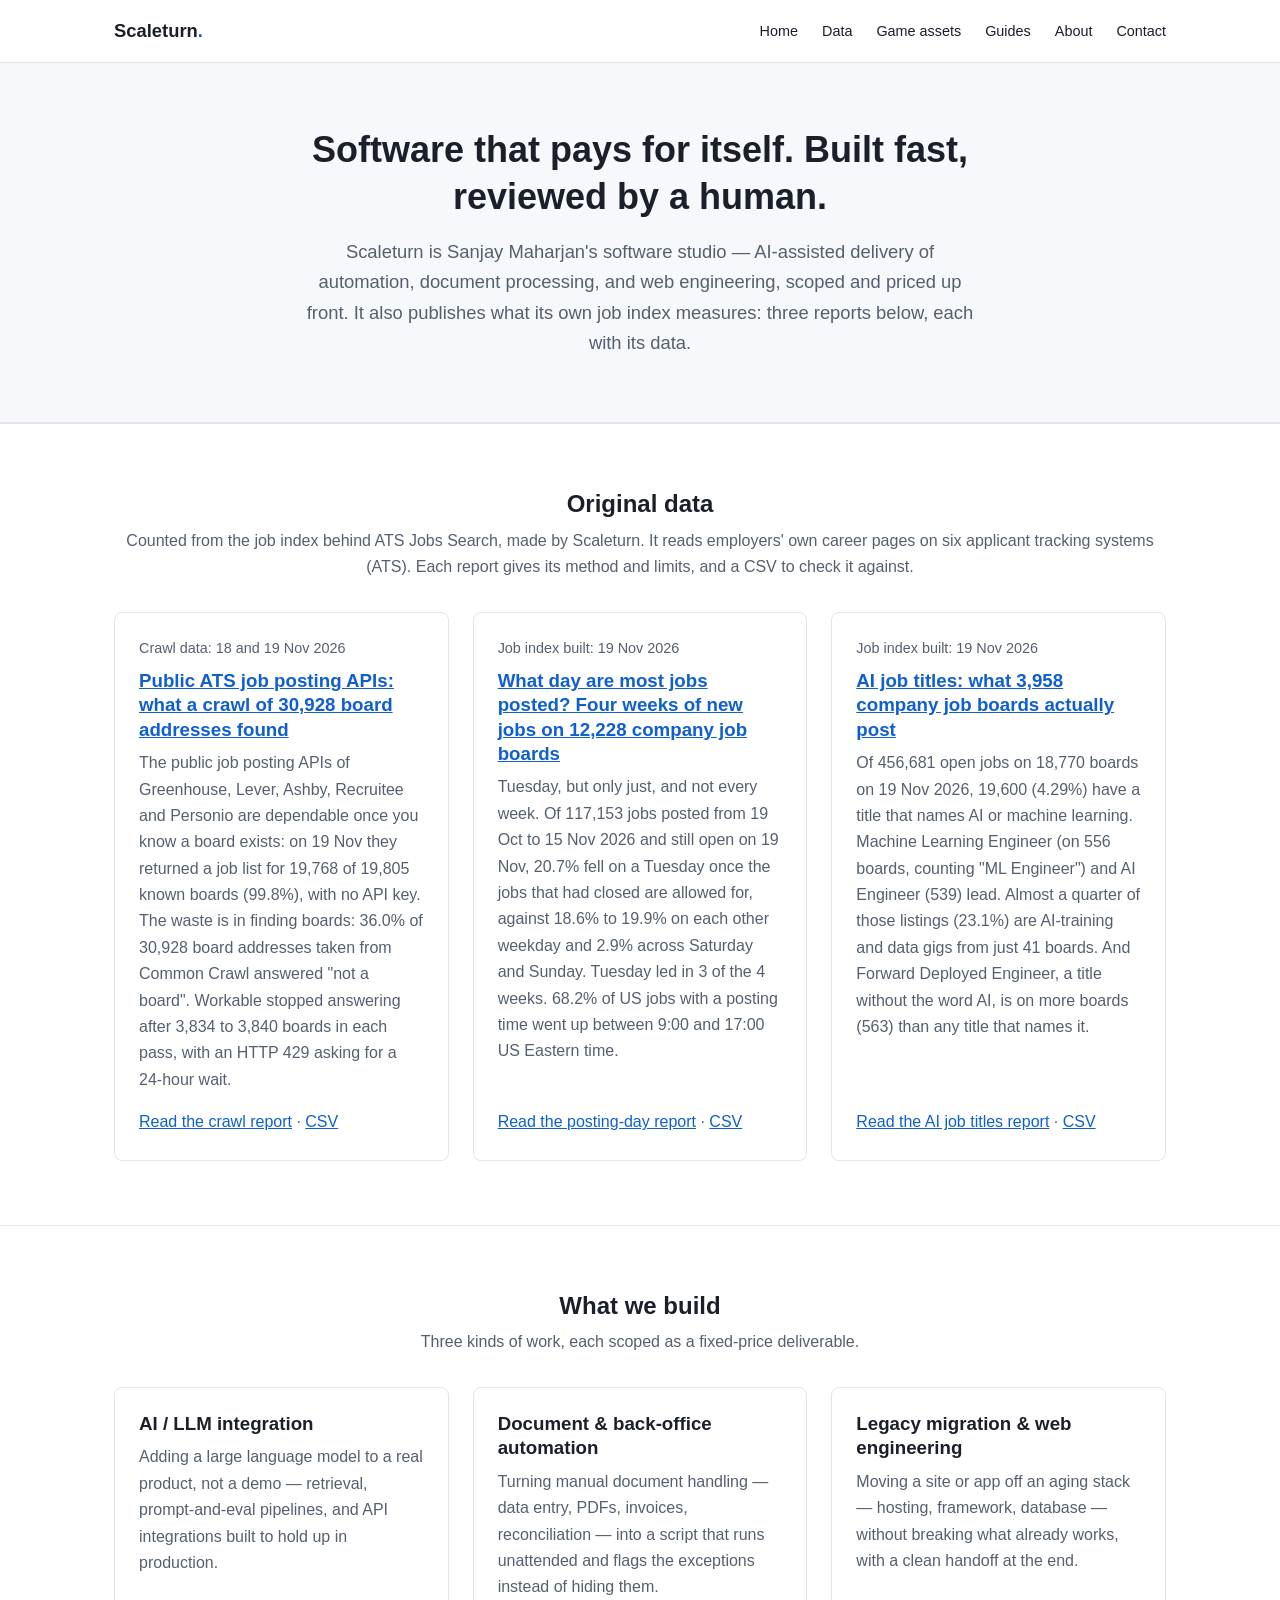
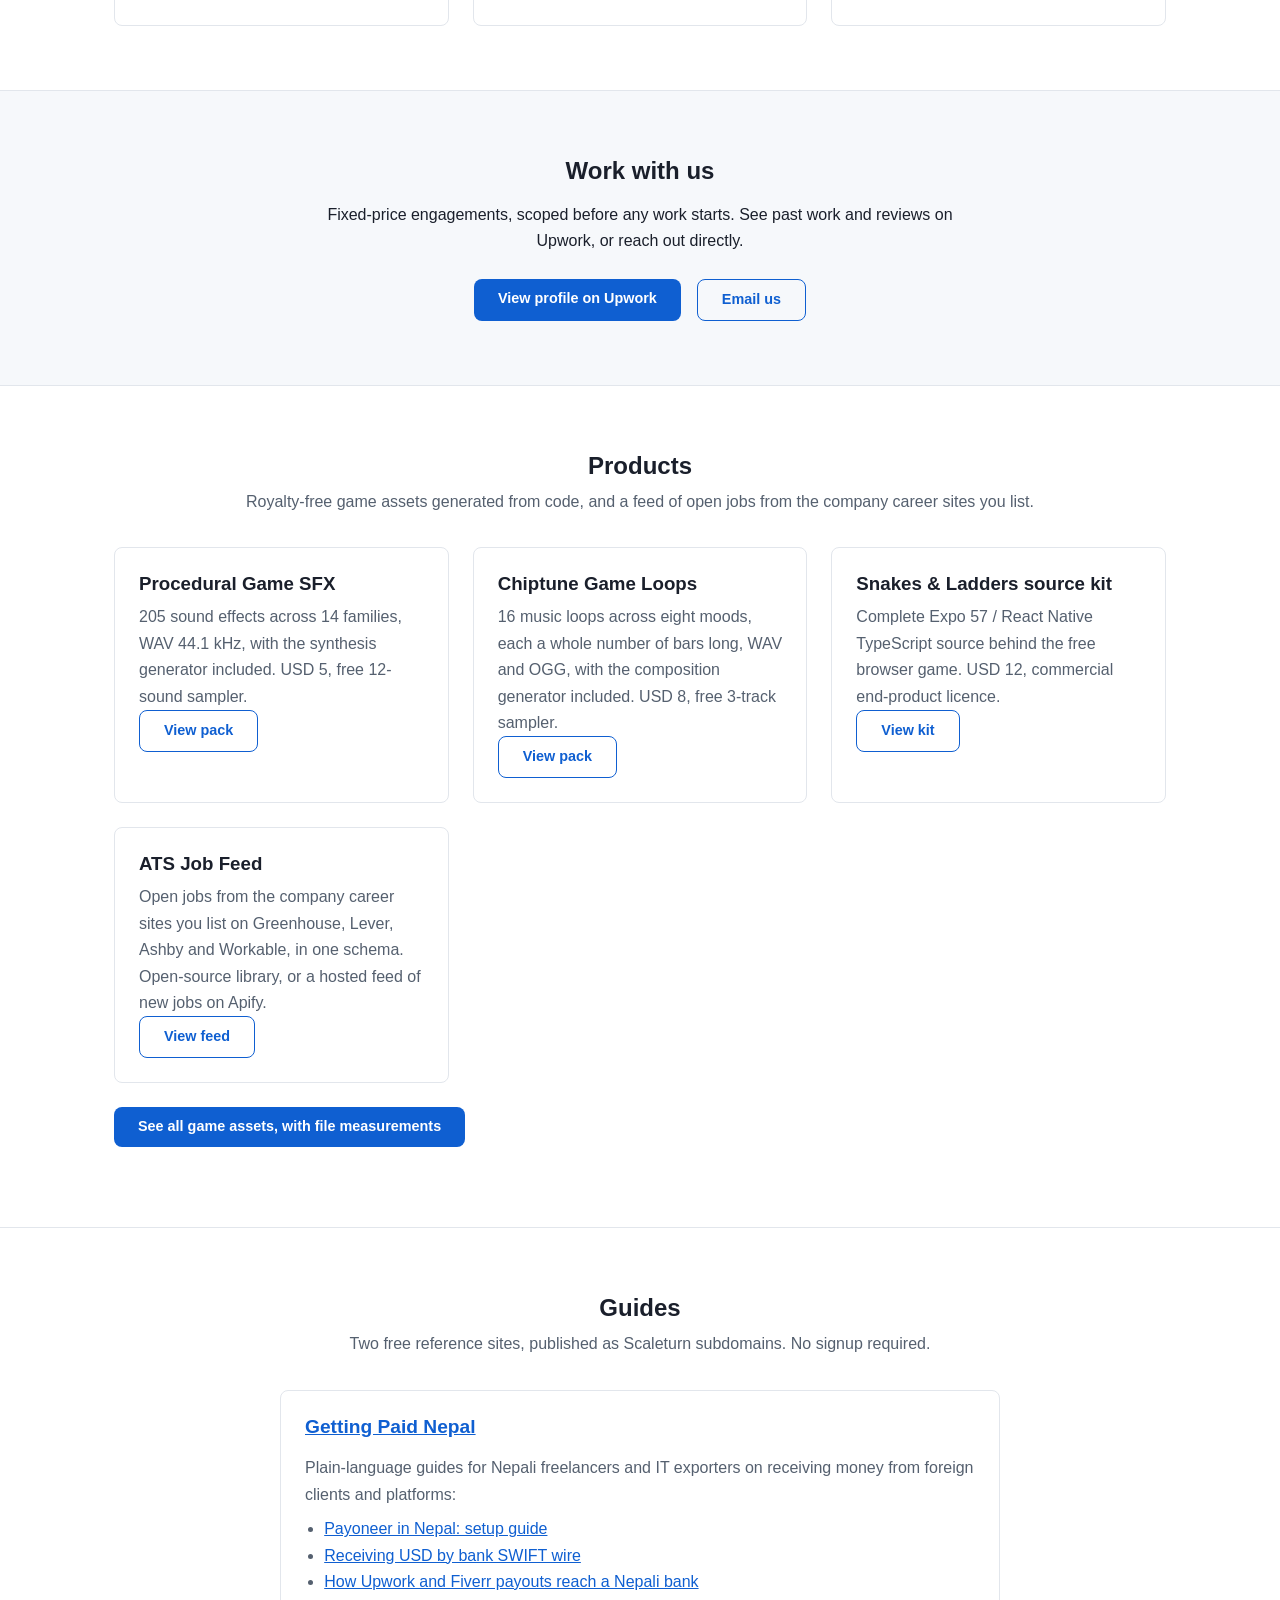
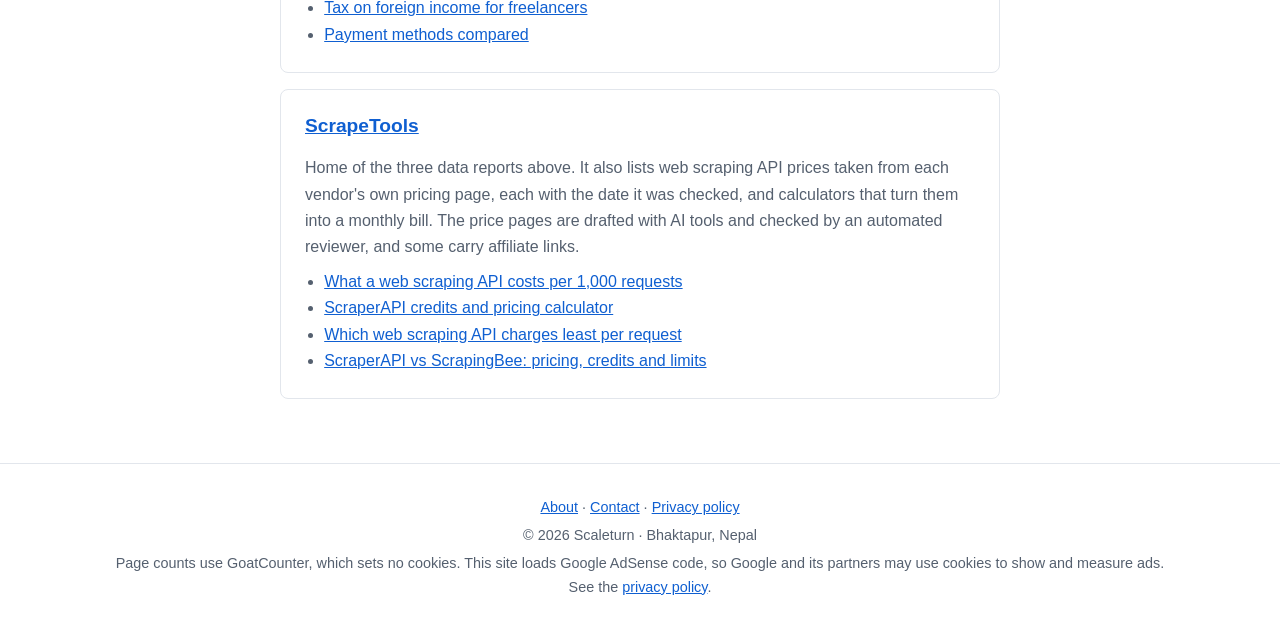
==== commit 250a74a0: "ct-004: the home page leads with Scaleturn's three original-data reports; privacy says both guide si" ====
--- a/index.html
+++ b/index.html
@@ -4,7 +4,7 @@
 <meta charset="UTF-8">
 <meta name="viewport" content="width=device-width, initial-scale=1.0">
 <title>Scaleturn — AI-Assisted Software Delivery</title>
-<meta name="description" content="Scaleturn is Sanjay Maharjan's software studio: AI-assisted delivery of automation, document processing, and web engineering. Fixed scope, reviewed by a human.">
+<meta name="description" content="Scaleturn, Sanjay Maharjan's software studio: first-hand data from its own index of company job boards, and AI-assisted automation and web engineering.">
 <link rel="canonical" href="https://scaleturn.com/">
 <meta name="google-adsense-account" content="ca-pub-5554189148912369">
 <link rel="icon" href="/favicon.ico">
@@ -19,6 +19,7 @@
     <nav class="site-nav" aria-label="Main navigation">
       <ul>
         <li><a href="/" aria-current="page">Home</a></li>
+        <li><a href="/#data">Data</a></li>
         <li><a href="/game-assets.html">Game assets</a></li>
         <li><a href="/#guides">Guides</a></li>
         <li><a href="/about.html">About</a></li>
@@ -31,7 +32,36 @@
 <section class="hero">
   <div class="container">
     <h1>Software that pays for itself. Built fast, reviewed by a human.</h1>
-    <p>Scaleturn is Sanjay Maharjan's software studio — AI-assisted delivery of automation, document processing, and web engineering, scoped and priced up front.</p>
+    <p>Scaleturn is Sanjay Maharjan's software studio — AI-assisted delivery of automation, document processing, and web engineering, scoped and priced up front. It also publishes what its own job index measures: three reports below, each with its data.</p>
+  </div>
+</section>
+
+<section id="data">
+  <div class="container">
+    <div class="section-title">
+      <h2>Original data</h2>
+      <p>Counted from the job index behind ATS Jobs Search, made by Scaleturn. It reads employers' own career pages on six applicant tracking systems (ATS). Each report gives its method and limits, and a CSV to check it against.</p>
+    </div>
+    <div class="card-grid">
+      <article class="card data-card">
+        <p class="data-date">Crawl data: 18 and 19 Nov 2026</p>
+        <h3><a href="https://scrapetools.scaleturn.com/ats-job-posting-api-crawl-data.html">Public ATS job posting APIs: what a crawl of 30,928 board addresses found</a></h3>
+        <p>The public job posting APIs of Greenhouse, Lever, Ashby, Recruitee and Personio are dependable once you know a board exists: on 19 Nov they returned a job list for 19,768 of 19,805 known boards (99.8%), with no API key. The waste is in finding boards: 36.0% of 30,928 board addresses taken from Common Crawl answered "not a board". Workable stopped answering after 3,834 to 3,840 boards in each pass, with an HTTP 429 asking for a 24-hour wait.</p>
+        <p><a href="https://scrapetools.scaleturn.com/ats-job-posting-api-crawl-data.html">Read the crawl report</a> &middot; <a href="https://scrapetools.scaleturn.com/data/ats-board-crawl-2026-11.csv">CSV</a></p>
+      </article>
+      <article class="card data-card">
+        <p class="data-date">Job index built: 19 Nov 2026</p>
+        <h3><a href="https://scrapetools.scaleturn.com/what-day-are-most-jobs-posted.html">What day are most jobs posted? Four weeks of new jobs on 12,228 company job boards</a></h3>
+        <p>Tuesday, but only just, and not every week. Of 117,153 jobs posted from 19 Oct to 15 Nov 2026 and still open on 19 Nov, 20.7% fell on a Tuesday once the jobs that had closed are allowed for, against 18.6% to 19.9% on each other weekday and 2.9% across Saturday and Sunday. Tuesday led in 3 of the 4 weeks. 68.2% of US jobs with a posting time went up between 9:00 and 17:00 US Eastern time.</p>
+        <p><a href="https://scrapetools.scaleturn.com/what-day-are-most-jobs-posted.html">Read the posting-day report</a> &middot; <a href="https://scrapetools.scaleturn.com/data/job-posting-days-2026-11.csv">CSV</a></p>
+      </article>
+      <article class="card data-card">
+        <p class="data-date">Job index built: 19 Nov 2026</p>
+        <h3><a href="https://scrapetools.scaleturn.com/ai-job-titles.html">AI job titles: what 3,958 company job boards actually post</a></h3>
+        <p>Of 456,681 open jobs on 18,770 boards on 19 Nov 2026, 19,600 (4.29%) have a title that names AI or machine learning. Machine Learning Engineer (on 556 boards, counting "ML Engineer") and AI Engineer (539) lead. Almost a quarter of those listings (23.1%) are AI-training and data gigs from just 41 boards. And Forward Deployed Engineer, a title without the word AI, is on more boards (563) than any title that names it.</p>
+        <p><a href="https://scrapetools.scaleturn.com/ai-job-titles.html">Read the AI job titles report</a> &middot; <a href="https://scrapetools.scaleturn.com/data/ai-job-titles-2026-11.csv">CSV</a></p>
+      </article>
+    </div>
   </div>
 </section>
 
@@ -123,11 +153,10 @@
     <div class="resource-card">
       <div>
         <h3><a href="https://scrapetools.scaleturn.com/">ScrapeTools</a></h3>
-        <p>Web scraping API prices taken from each vendor's own pricing page, each with the date it was checked, and calculators that turn them into a monthly bill. Drafted with AI tools and checked by an automated reviewer. Has affiliate links.</p>
+        <p>Home of the three data reports above. It also lists web scraping API prices taken from each vendor's own pricing page, each with the date it was checked, and calculators that turn them into a monthly bill. The price pages are drafted with AI tools and checked by an automated reviewer, and some carry affiliate links.</p>
         <ul>
           <li><a href="https://scrapetools.scaleturn.com/web-scraping-api-cost-per-1000-requests.html">What a web scraping API costs per 1,000 requests</a></li>
           <li><a href="https://scrapetools.scaleturn.com/scraperapi-cost-calculator.html">ScraperAPI credits and pricing calculator</a></li>
-          <li><a href="https://scrapetools.scaleturn.com/web-scraping-apis-with-free-tier.html">Web scraping APIs with a free tier</a></li>
           <li><a href="https://scrapetools.scaleturn.com/cheapest-web-scraping-api.html">Which web scraping API charges least per request</a></li>
           <li><a href="https://scrapetools.scaleturn.com/scraperapi-vs-scrapingbee.html">ScraperAPI vs ScrapingBee: pricing, credits and limits</a></li>
         </ul>
--- a/style.css
+++ b/style.css
@@ -143,6 +143,12 @@
 .card h3, .card h2 { margin-bottom: var(--space-2); font-size: 1.17em; }
 .card p { margin-bottom: 0; color: var(--color-text-muted); }
 
+/* ---- Original-data cards (home page): date line, title, summary, links ---- */
+.data-card { display: flex; flex-direction: column; }
+.data-card .data-date { font-size: var(--font-size-sm); margin-bottom: var(--space-2); }
+.data-card p + p { margin-top: var(--space-3); }
+.data-card p:last-child { margin-top: auto; padding-top: var(--space-3); }
+
 /* ---- Work-with-us block ---- */
 .cta-block {
   background: var(--color-bg-alt);
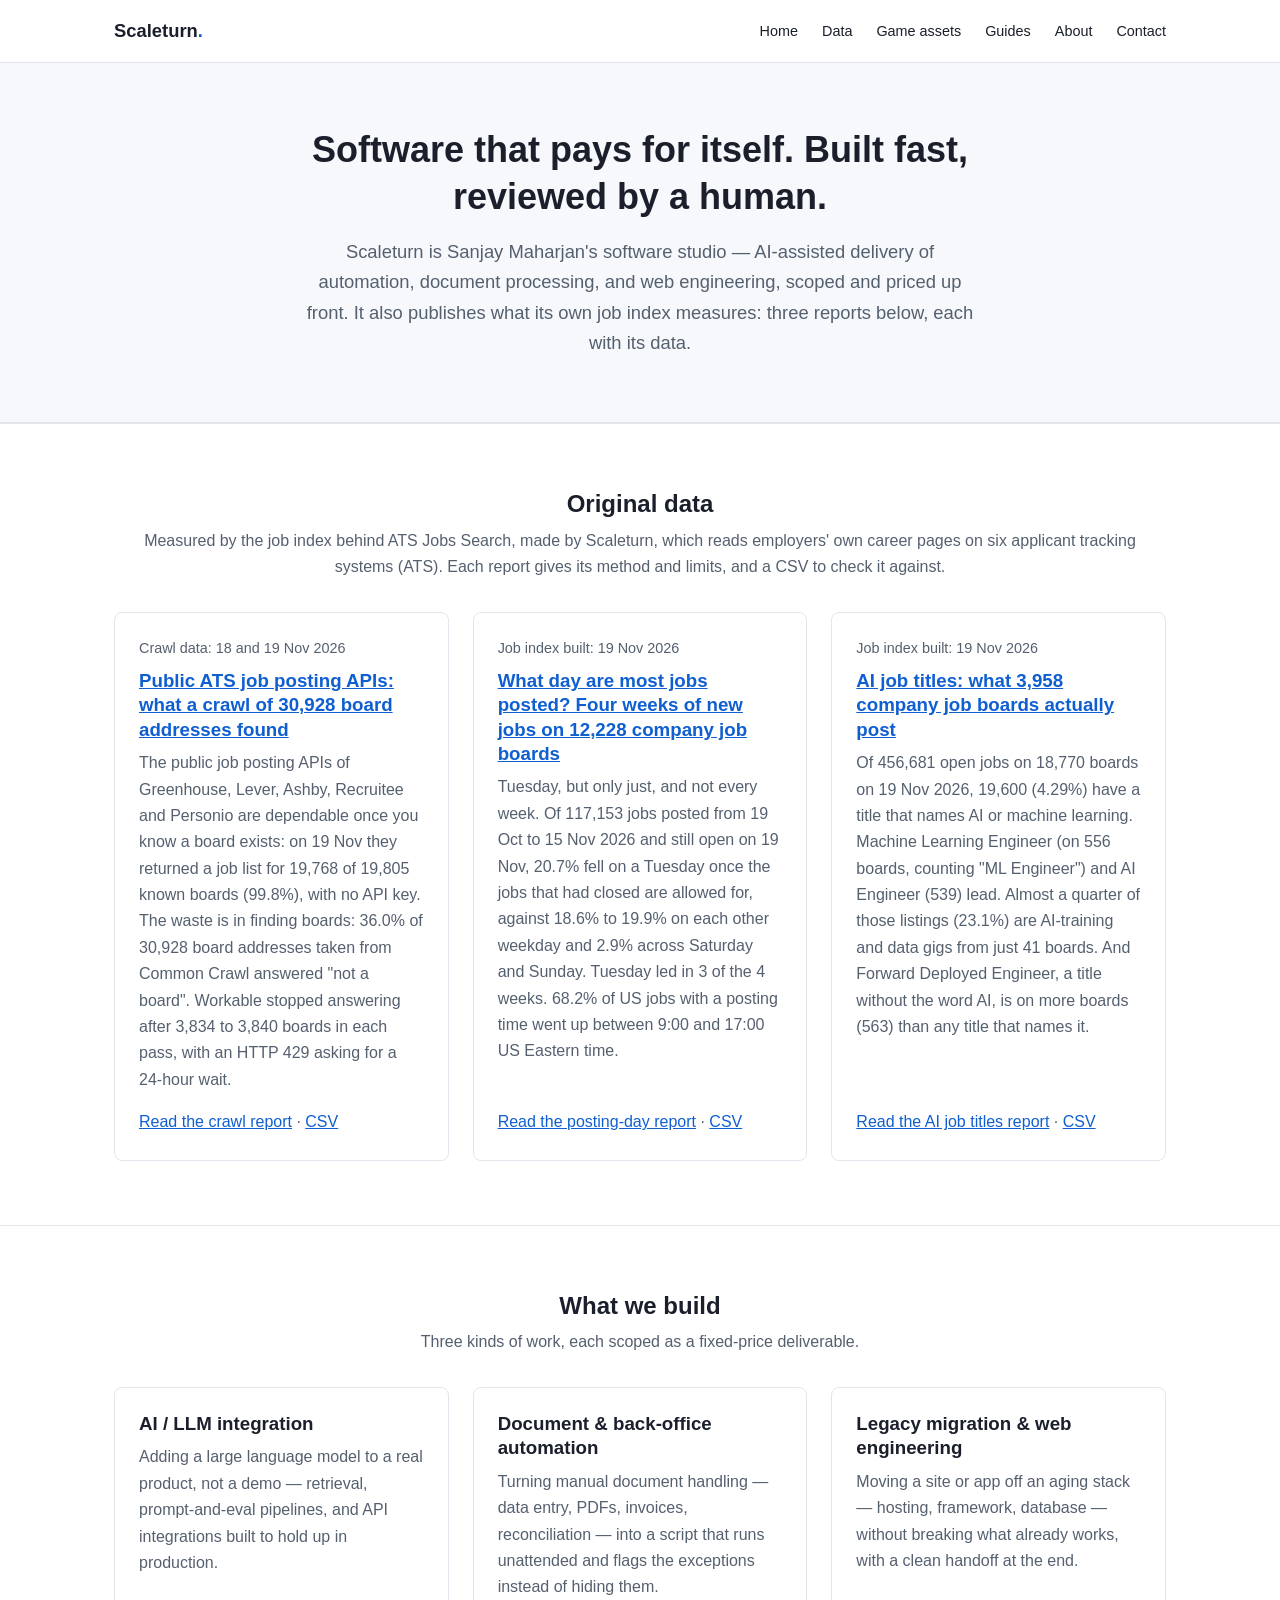
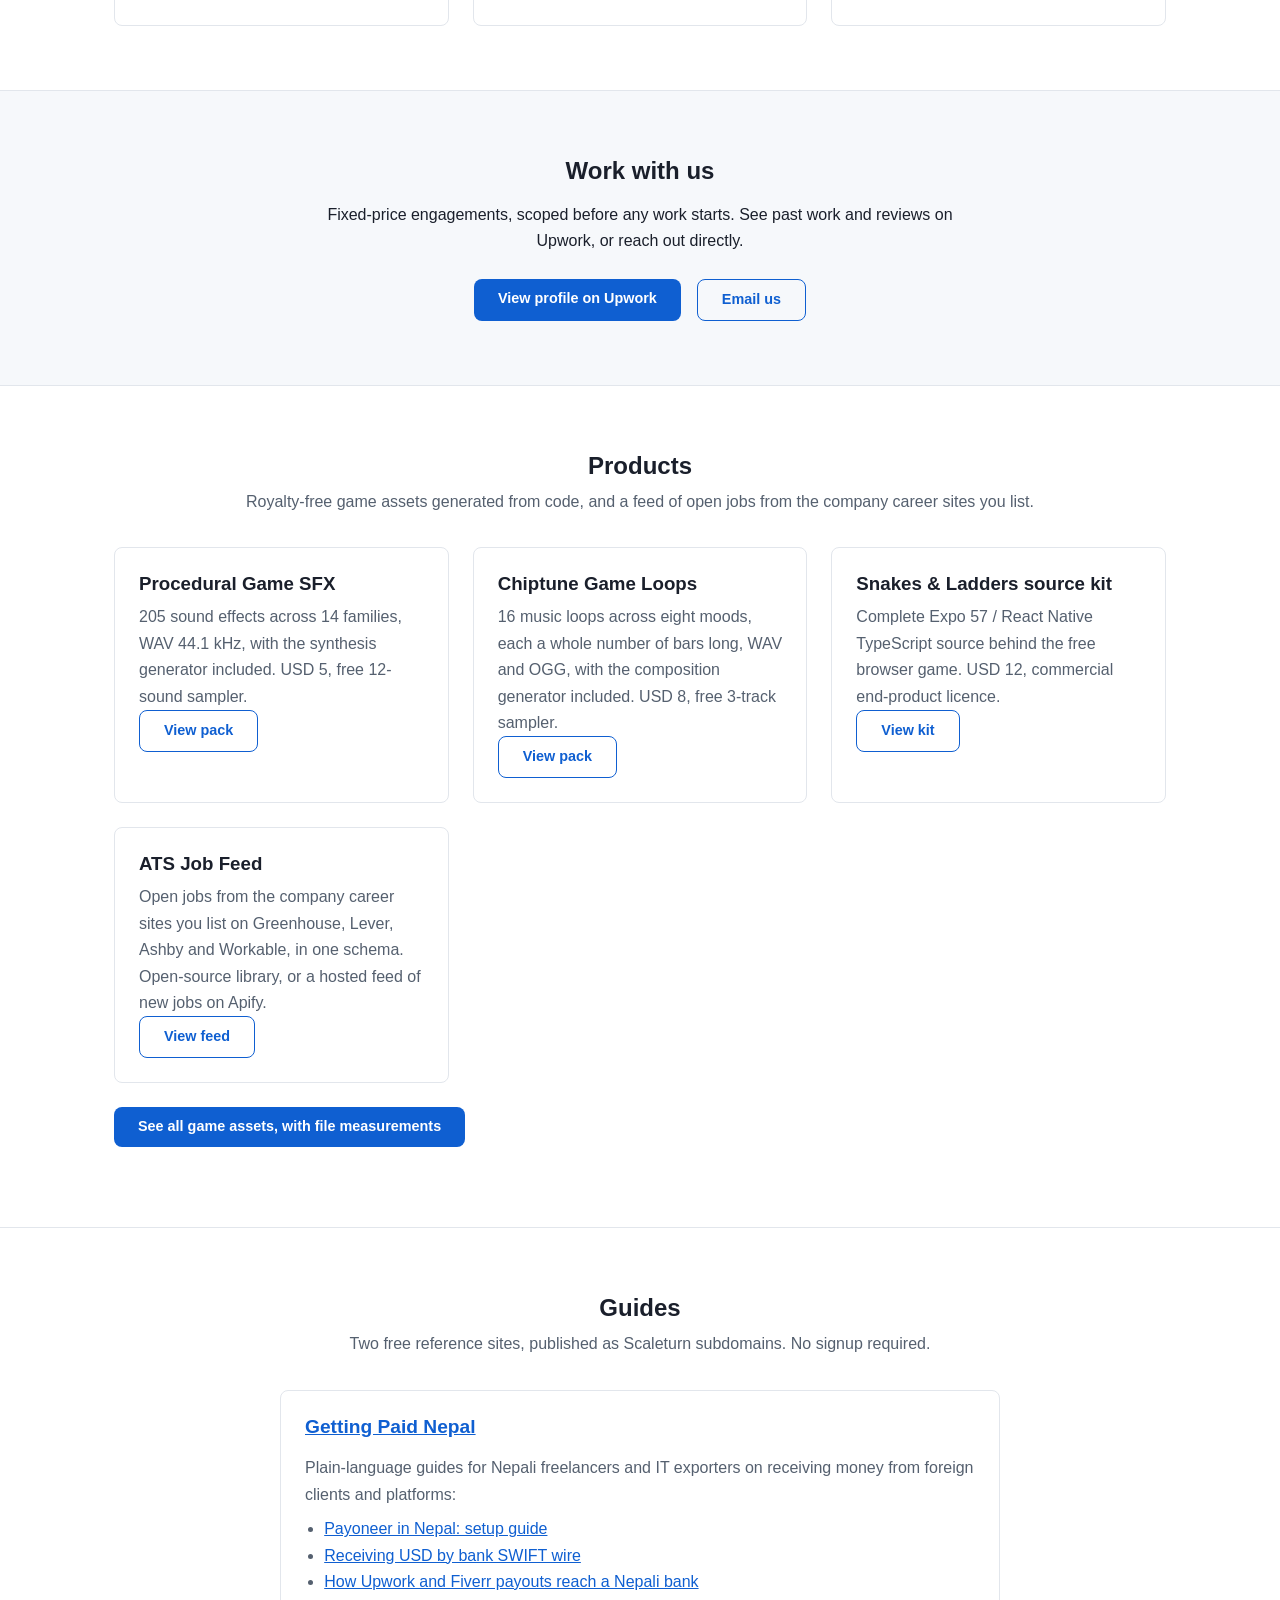
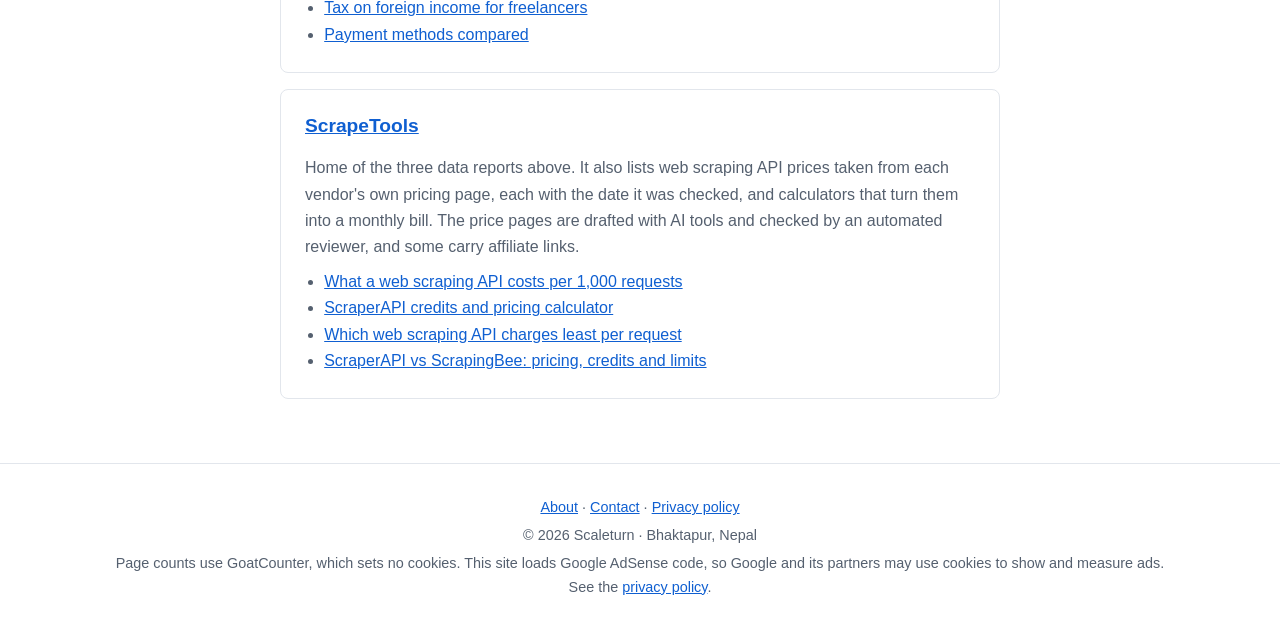
==== commit 2f8bb24d: "ct-004: data section intro: the reports are measured by the job index (the crawl report is from its " ====
--- a/index.html
+++ b/index.html
@@ -40,7 +40,7 @@
   <div class="container">
     <div class="section-title">
       <h2>Original data</h2>
-      <p>Counted from the job index behind ATS Jobs Search, made by Scaleturn. It reads employers' own career pages on six applicant tracking systems (ATS). Each report gives its method and limits, and a CSV to check it against.</p>
+      <p>Measured by the job index behind ATS Jobs Search, made by Scaleturn, which reads employers' own career pages on six applicant tracking systems (ATS). Each report gives its method and limits, and a CSV to check it against.</p>
     </div>
     <div class="card-grid">
       <article class="card data-card">
